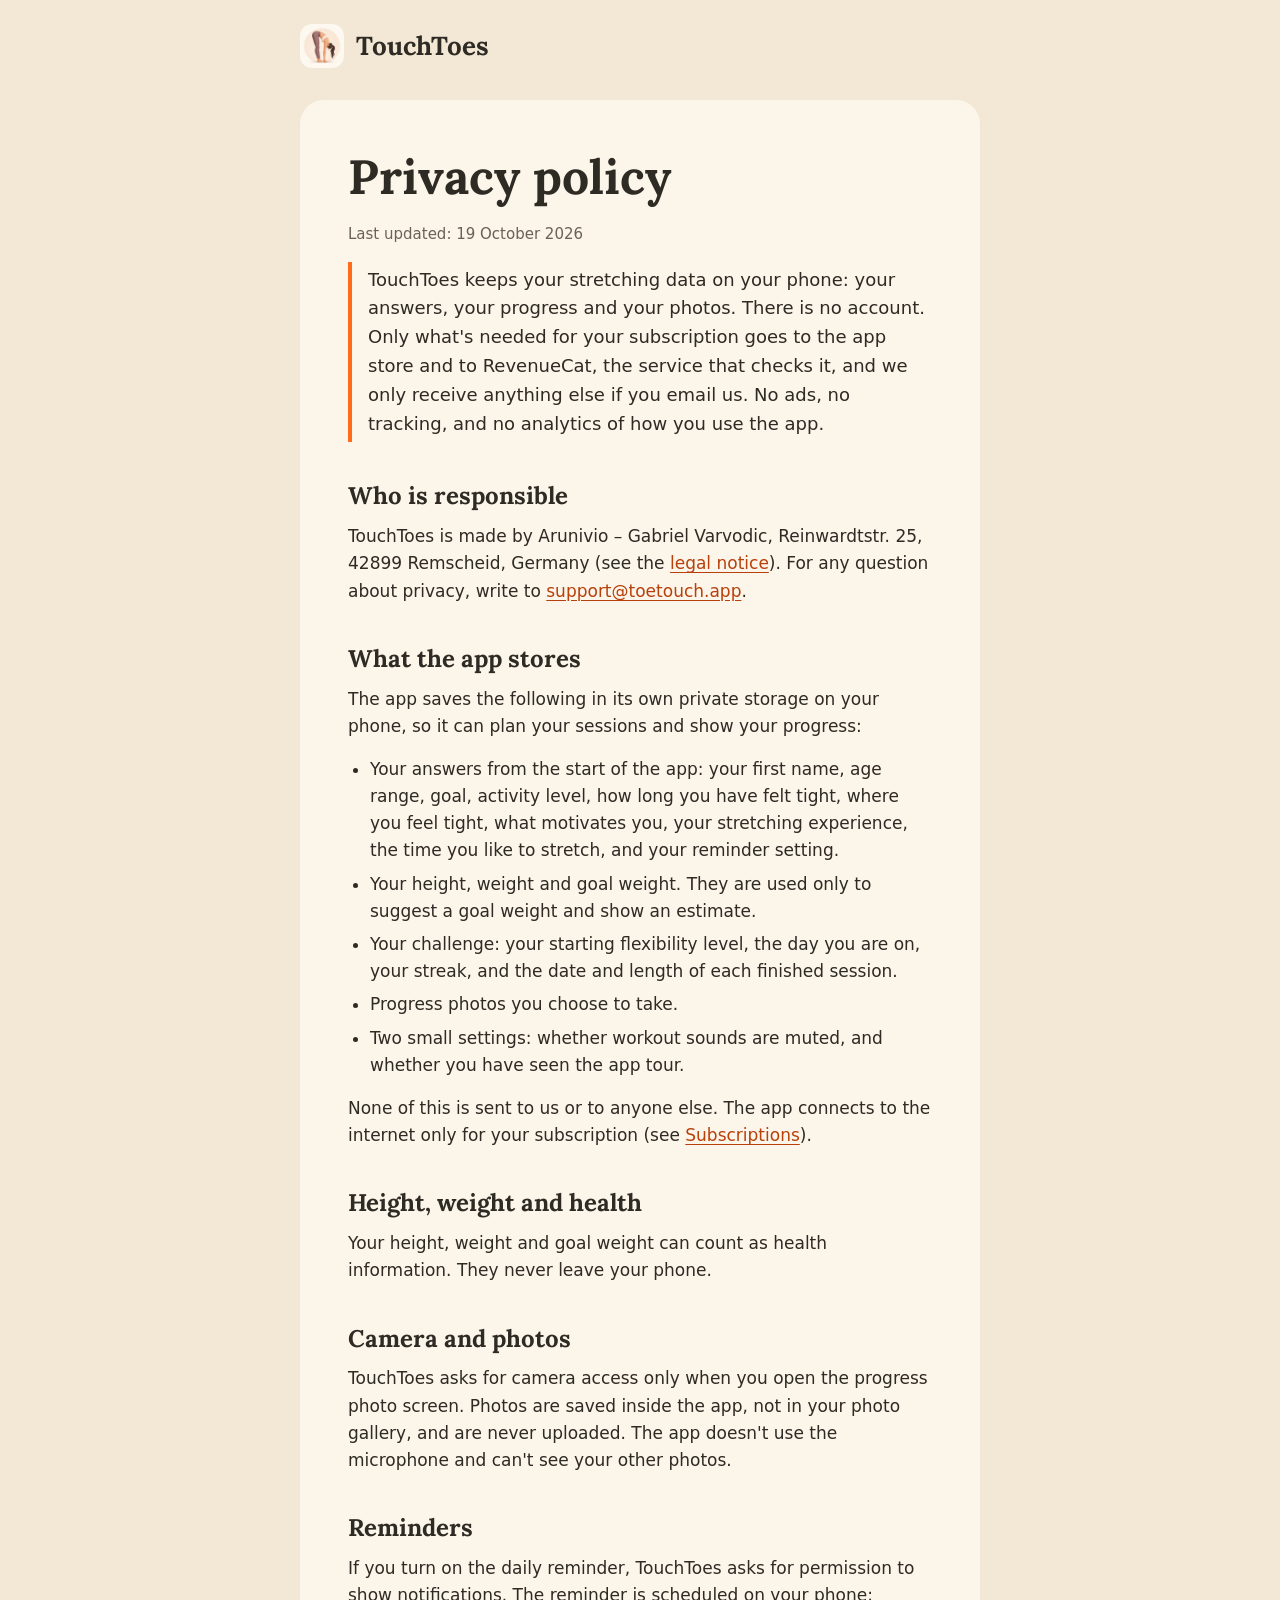
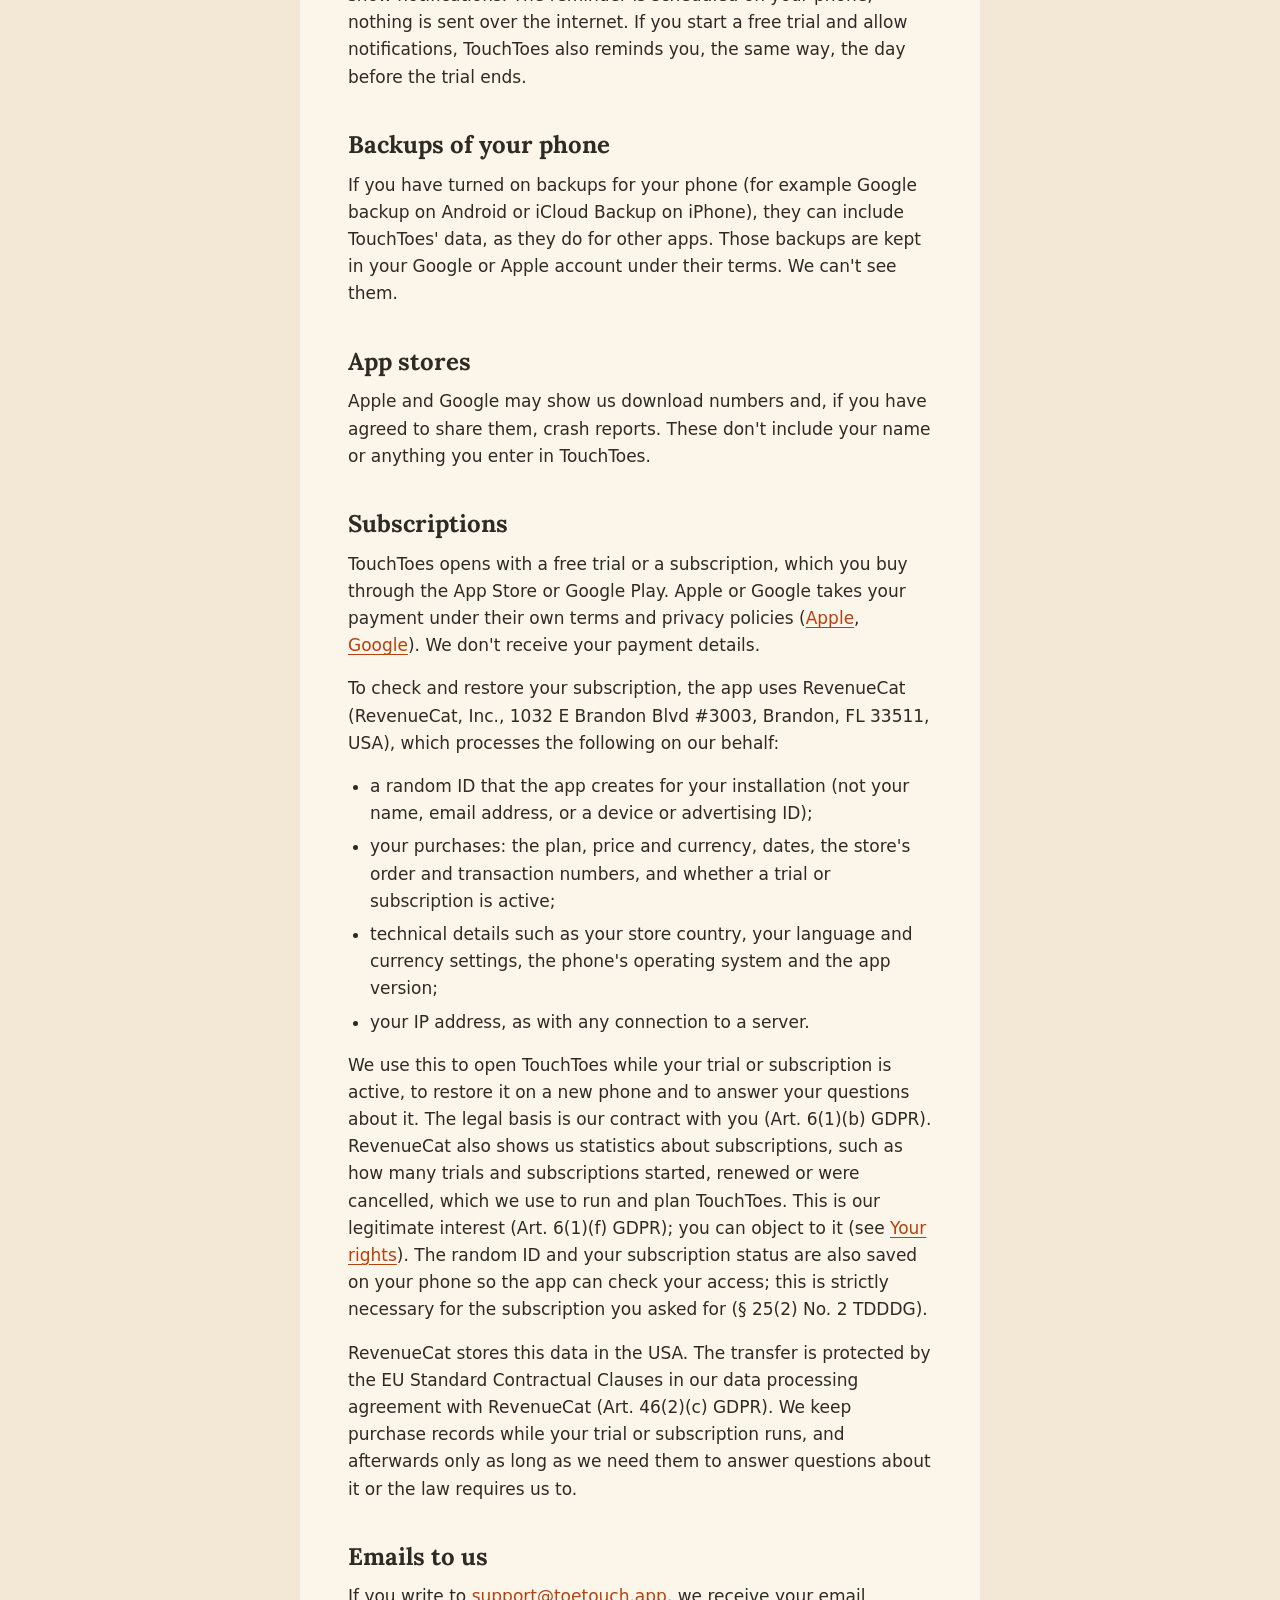
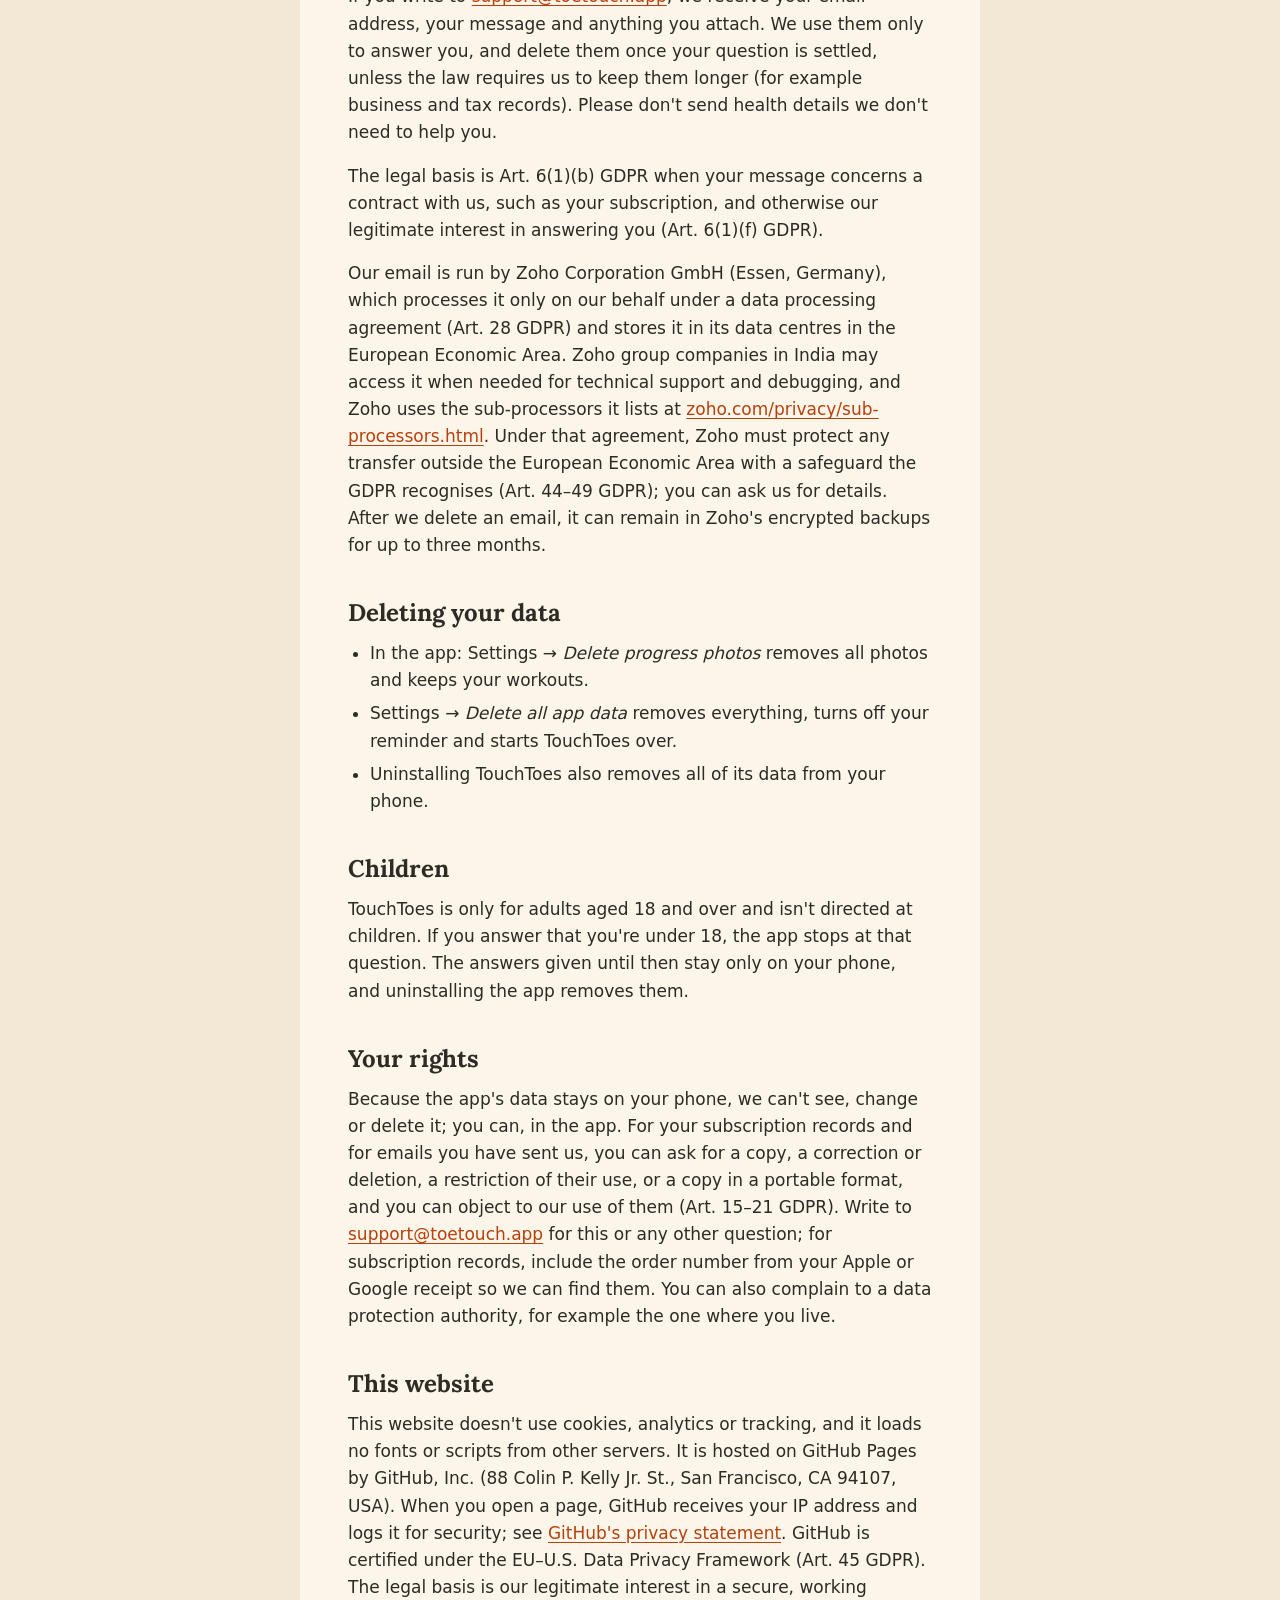
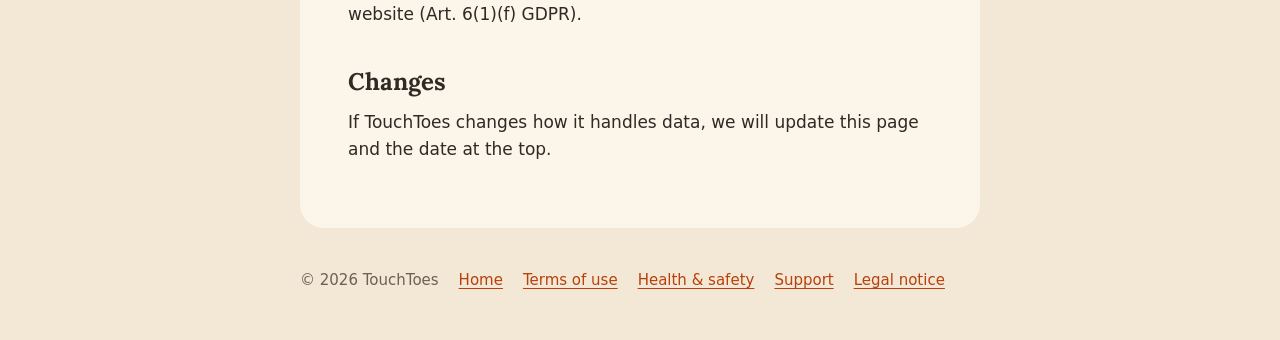
==== privacy.html @ 7916d696 "Publish the TouchToes website Home, privacy policy, terms of use, Health & safety, support and legal" ====
<!doctype html>
<html lang="en">
  <head>
    <meta charset="utf-8" />
    <!-- Lets the page load only files from this site: no scripts, no other
         servers. GitHub Pages can't send this as a header, so it goes here. -->
    <meta
      http-equiv="Content-Security-Policy"
      content="default-src 'none'; style-src 'self'; img-src 'self'; font-src 'self'; base-uri 'none'; form-action 'none'"
    />
    <meta name="referrer" content="no-referrer" />
    <meta name="viewport" content="width=device-width, initial-scale=1" />
    <title>Privacy policy – TouchToes</title>
    <meta
      name="description"
      content="How the TouchToes app handles your data: your stretching data stays on your phone."
    />
    <link rel="icon" href="assets/icon-192.png" type="image/png" />
    <link rel="apple-touch-icon" href="assets/icon-512.png" />
    <link rel="stylesheet" href="styles.css" />
  </head>
  <body>
    <div class="page">
      <header class="site-header">
        <a href="./">
          <img src="assets/icon-192.png" alt="" width="44" height="44" />
          <span class="brand">TouchToes</span>
        </a>
      </header>

      <main class="document">
        <h1>Privacy policy</h1>
        <p class="updated">Last updated: 19 October 2026</p>

        <p class="summary">
          TouchToes keeps your stretching data on your phone: your answers, your
          progress and your photos. There is no account. Only what's needed
          for your subscription goes to the app store and to RevenueCat, the
          service that checks it, and we only receive anything else if you
          email us. No ads, no tracking, and no analytics of how you use the
          app.
        </p>

        <h2>Who is responsible</h2>
        <p>
          TouchToes is made by
          Arunivio – Gabriel Varvodic, Reinwardtstr. 25, 42899 Remscheid,
          Germany (see the <a href="impressum.html">legal notice</a>). For any
          question about privacy, write to
          <a href="mailto:support@toetouch.app">support@toetouch.app</a>.
        </p>

        <h2>What the app stores</h2>
        <p>
          The app saves the following in its own private storage on your
          phone, so it can plan your sessions and show your progress:
        </p>
        <ul>
          <li>
            Your answers from the start of the app: your first name, age range,
            goal, activity level, how long you have felt tight, where you feel
            tight, what motivates you, your stretching experience, the time you
            like to stretch, and your reminder setting.
          </li>
          <li>
            Your height, weight and goal weight. They are used only to suggest
            a goal weight and show an estimate.
          </li>
          <li>
            Your challenge: your starting flexibility level, the day you are
            on, your streak, and the date and length of each finished session.
          </li>
          <li>Progress photos you choose to take.</li>
          <li>
            Two small settings: whether workout sounds are muted, and whether
            you have seen the app tour.
          </li>
        </ul>
        <p>
          None of this is sent to us or to anyone else. The app connects to
          the internet only for your subscription (see
          <a href="#subscriptions">Subscriptions</a>).
        </p>

        <h2>Height, weight and health</h2>
        <p>
          Your height, weight and goal weight can count as health information.
          They never leave your phone.
        </p>

        <h2>Camera and photos</h2>
        <p>
          TouchToes asks for camera access only when you open the progress
          photo screen. Photos are saved inside the app, not in your photo
          gallery, and are never uploaded. The app doesn't use the microphone
          and can't see your other photos.
        </p>

        <h2>Reminders</h2>
        <p>
          If you turn on the daily reminder, TouchToes asks for permission to
          show notifications. The reminder is scheduled on your phone; nothing
          is sent over the internet. If you start a free trial and allow
          notifications, TouchToes also reminds you, the same way, the day
          before the trial ends.
        </p>

        <h2>Backups of your phone</h2>
        <p>
          If you have turned on backups for your phone (for example Google
          backup on Android or iCloud Backup on iPhone), they can include
          TouchToes' data, as they do for other apps. Those backups are kept
          in your Google or Apple account under their terms. We can't see
          them.
        </p>

        <h2>App stores</h2>
        <p>
          Apple and Google may show us download numbers and, if you have
          agreed to share them, crash reports. These don't include your name
          or anything you enter in TouchToes.
        </p>

        <h2 id="subscriptions">Subscriptions</h2>
        <p>
          TouchToes opens with a free trial or a subscription, which you buy
          through the App Store or Google Play. Apple or Google takes your
          payment under their own terms and privacy policies
          (<a href="https://www.apple.com/legal/privacy/">Apple</a>,
          <a href="https://policies.google.com/privacy">Google</a>). We don't
          receive your payment details.
        </p>
        <p>
          To check and restore your subscription, the app uses RevenueCat
          (RevenueCat, Inc., 1032 E Brandon Blvd #3003, Brandon, FL 33511,
          USA), which processes the following on our behalf:
        </p>
        <ul>
          <li>
            a random ID that the app creates for your installation (not your
            name, email address, or a device or advertising ID);
          </li>
          <li>
            your purchases: the plan, price and currency, dates, the store's
            order and transaction numbers, and whether a trial or
            subscription is active;
          </li>
          <li>
            technical details such as your store country, your language and
            currency settings, the phone's operating system and the app
            version;
          </li>
          <li>your IP address, as with any connection to a server.</li>
        </ul>
        <p>
          We use this to open TouchToes while your trial or subscription is
          active, to restore it on a new phone and to answer your questions
          about it. The legal basis is our contract with you (Art. 6(1)(b)
          GDPR). RevenueCat also shows us statistics about subscriptions, such
          as how many trials and subscriptions started, renewed or were
          cancelled, which we use to run and plan TouchToes. This is our legitimate interest
          (Art. 6(1)(f) GDPR); you can object to it (see
          <a href="#rights">Your rights</a>). The random ID and your
          subscription status are also saved on your phone so the app can
          check your access; this is strictly necessary for the subscription
          you asked for (§ 25(2) No. 2 TDDDG).
        </p>
        <p>
          RevenueCat stores this data in the USA. The transfer is protected by
          the EU Standard Contractual Clauses in our data processing agreement
          with RevenueCat (Art. 46(2)(c) GDPR). We keep purchase records while
          your trial or subscription runs, and afterwards only as long as we
          need them to answer questions about it or the law requires us to.
        </p>

        <h2>Emails to us</h2>
        <p>
          If you write to
          <a href="mailto:support@toetouch.app">support@toetouch.app</a>, we
          receive your email address, your message and anything you attach.
          We use them only to answer you, and delete them once your question
          is settled, unless the law requires us to keep them longer (for
          example business and tax records). Please don't send health details
          we don't need to help you.
        </p>
        <p>
          The legal basis is Art. 6(1)(b) GDPR when your message concerns a
          contract with us, such as your subscription, and otherwise our
          legitimate interest in answering you (Art. 6(1)(f) GDPR).
        </p>
        <p>
          Our email is run by Zoho Corporation GmbH (Essen, Germany), which
          processes it only on our behalf under a data processing agreement
          (Art. 28 GDPR) and stores it in its data centres in the European
          Economic Area. Zoho group companies in India may access it when
          needed for technical support and debugging, and Zoho uses the
          sub-processors it lists at
          <a href="https://www.zoho.com/privacy/sub-processors.html">zoho.com/privacy/sub-processors.html</a>.
          Under that agreement, Zoho must protect any transfer outside the
          European Economic Area with a safeguard the GDPR recognises
          (Art. 44–49 GDPR); you can ask us for details. After we delete an
          email, it can remain in Zoho's encrypted backups for up to three
          months.
        </p>

        <h2>Deleting your data</h2>
        <ul>
          <li>
            In the app: Settings → <em>Delete progress photos</em> removes all
            photos and keeps your workouts.
          </li>
          <li>
            Settings → <em>Delete all app data</em> removes everything, turns
            off your reminder and starts TouchToes over.
          </li>
          <li>Uninstalling TouchToes also removes all of its data from your phone.</li>
        </ul>

        <h2>Children</h2>
        <p>
          TouchToes is only for adults aged 18 and over and isn't directed at
          children. If you answer that you're under 18, the app stops at that
          question. The answers given until then stay only on your phone, and
          uninstalling the app removes them.
        </p>

        <h2 id="rights">Your rights</h2>
        <p>
          Because the app's data stays on your phone, we can't see, change or
          delete it; you can, in the app. For your subscription records and
          for emails you have sent us, you can ask for a copy, a correction or
          deletion, a restriction of their use, or a copy in a portable
          format, and you can object to our use of them (Art. 15–21 GDPR).
          Write to
          <a href="mailto:support@toetouch.app">support@toetouch.app</a> for
          this or any other question; for subscription records, include the
          order number from your Apple or Google receipt so we can find them.
          You can also complain to a data protection authority, for example
          the one where you live.
        </p>

        <h2>This website</h2>
        <p>
          This website doesn't use cookies, analytics or tracking, and it loads
          no fonts or scripts from other servers. It is hosted on GitHub Pages
          by GitHub, Inc. (88 Colin P. Kelly Jr. St., San Francisco, CA 94107,
          USA). When you open a page, GitHub receives your IP address and logs
          it for security; see
          <a href="https://docs.github.com/en/site-policy/privacy-policies/github-general-privacy-statement">GitHub's privacy statement</a>.
          GitHub is certified under the EU–U.S. Data Privacy Framework
          (Art. 45 GDPR). The legal basis is our legitimate interest in a
          secure, working website (Art. 6(1)(f) GDPR).
        </p>

        <h2>Changes</h2>
        <p>
          If TouchToes changes how it handles data, we will update this page
          and the date at the top.
        </p>
      </main>

      <footer class="site-footer">
        <span>© 2026 TouchToes</span>
        <a href="./">Home</a>
        <a href="terms.html">Terms of use</a>
        <a href="health.html">Health &amp; safety</a>
        <a href="support.html">Support</a>
        <a href="impressum.html">Legal notice</a>
      </footer>
    </div>
  </body>
</html>
---- styles.css ----
/* TouchToes website: the app's colours and Lora headings. Everything is
   served from this site; no fonts, scripts or trackers from elsewhere. */

@font-face {
  font-family: "Lora";
  src: url("assets/fonts/Lora-Variable.ttf") format("truetype");
  font-weight: 400 700;
  font-display: swap;
}

:root {
  --background: #f3e8d6;
  --surface: #fbf5ea;
  --ink: #2e2a24;
  --muted: #6b6155;
  --accent: #ff6b1a;
  --accent-ink: #b8400b;
  --line: #e6d8c2;
  --radius: 24px;
}

* {
  box-sizing: border-box;
}

html {
  -webkit-text-size-adjust: 100%;
}

body {
  margin: 0;
  background: var(--background);
  color: var(--ink);
  font-family: system-ui, -apple-system, "Segoe UI", Roboto, sans-serif;
  font-size: 17px;
  line-height: 1.6;
}

.page {
  max-width: 720px;
  margin: 0 auto;
  padding: 24px 20px 48px;
}

h1,
h2,
h3,
.brand {
  font-family: "Lora", Georgia, serif;
  line-height: 1.2;
}

h1 {
  font-size: clamp(34px, 8vw, 48px);
  font-weight: 700;
  margin: 0 0 16px;
}

h2 {
  font-size: 24px;
  font-weight: 700;
  margin: 40px 0 12px;
}

h3 {
  font-size: 19px;
  font-weight: 700;
  margin: 28px 0 8px;
}

p,
ul {
  margin: 0 0 16px;
}

ul {
  padding-left: 22px;
}

li + li {
  margin-top: 6px;
}

a {
  color: var(--accent-ink);
  text-underline-offset: 3px;
}

a:focus-visible {
  outline: 3px solid var(--accent);
  outline-offset: 3px;
  border-radius: 4px;
}

/* Header */

.site-header {
  display: flex;
  align-items: center;
  gap: 12px;
  margin-bottom: 32px;
}

.site-header a {
  display: flex;
  align-items: center;
  gap: 12px;
  color: var(--ink);
  text-decoration: none;
}

.site-header img {
  width: 44px;
  height: 44px;
  border-radius: 12px;
}

.brand {
  font-size: 26px;
  font-weight: 700;
}

/* Home */

.hero {
  display: grid;
  gap: 24px;
  align-items: center;
  background: var(--surface);
  border-radius: var(--radius);
  padding: 32px 24px;
}

.hero p {
  color: var(--muted);
  font-size: 19px;
}

.hero img {
  justify-self: center;
  width: min(240px, 70%);
  height: auto;
}

.badge {
  display: inline-block;
  background: var(--accent);
  color: #fff;
  font-weight: 600;
  border-radius: 999px;
  padding: 10px 20px;
}

.features {
  display: grid;
  gap: 16px;
  margin-top: 24px;
  padding: 0;
  list-style: none;
}

.features li {
  background: var(--surface);
  border-radius: var(--radius);
  padding: 20px 24px;
  margin: 0;
}

.features strong {
  display: block;
  font-family: "Lora", Georgia, serif;
  font-size: 20px;
  margin-bottom: 4px;
}

.features span {
  color: var(--muted);
}

@media (min-width: 640px) {
  .hero {
    grid-template-columns: 1.4fr 1fr;
    padding: 40px;
  }

  .hero img {
    width: 100%;
  }
}

/* Policy pages */

.document {
  background: var(--surface);
  border-radius: var(--radius);
  padding: 32px 24px;
}

.document .updated {
  color: var(--muted);
  font-size: 15px;
}

.summary {
  border-left: 4px solid var(--accent);
  padding: 4px 0 4px 16px;
  font-size: 18px;
}

.draft {
  border: 2px dashed var(--accent-ink);
  border-radius: 16px;
  padding: 16px 20px;
  margin-bottom: 24px;
  color: var(--accent-ink);
  font-size: 15px;
}

.draft ul {
  margin-bottom: 0;
}

.todo {
  background: #ffe3cf;
  border-radius: 6px;
  padding: 0 6px;
}

@media (min-width: 640px) {
  .document {
    padding: 48px;
  }
}

/* Footer */

.site-footer {
  margin-top: 40px;
  color: var(--muted);
  font-size: 15px;
  display: flex;
  flex-wrap: wrap;
  gap: 8px 20px;
}
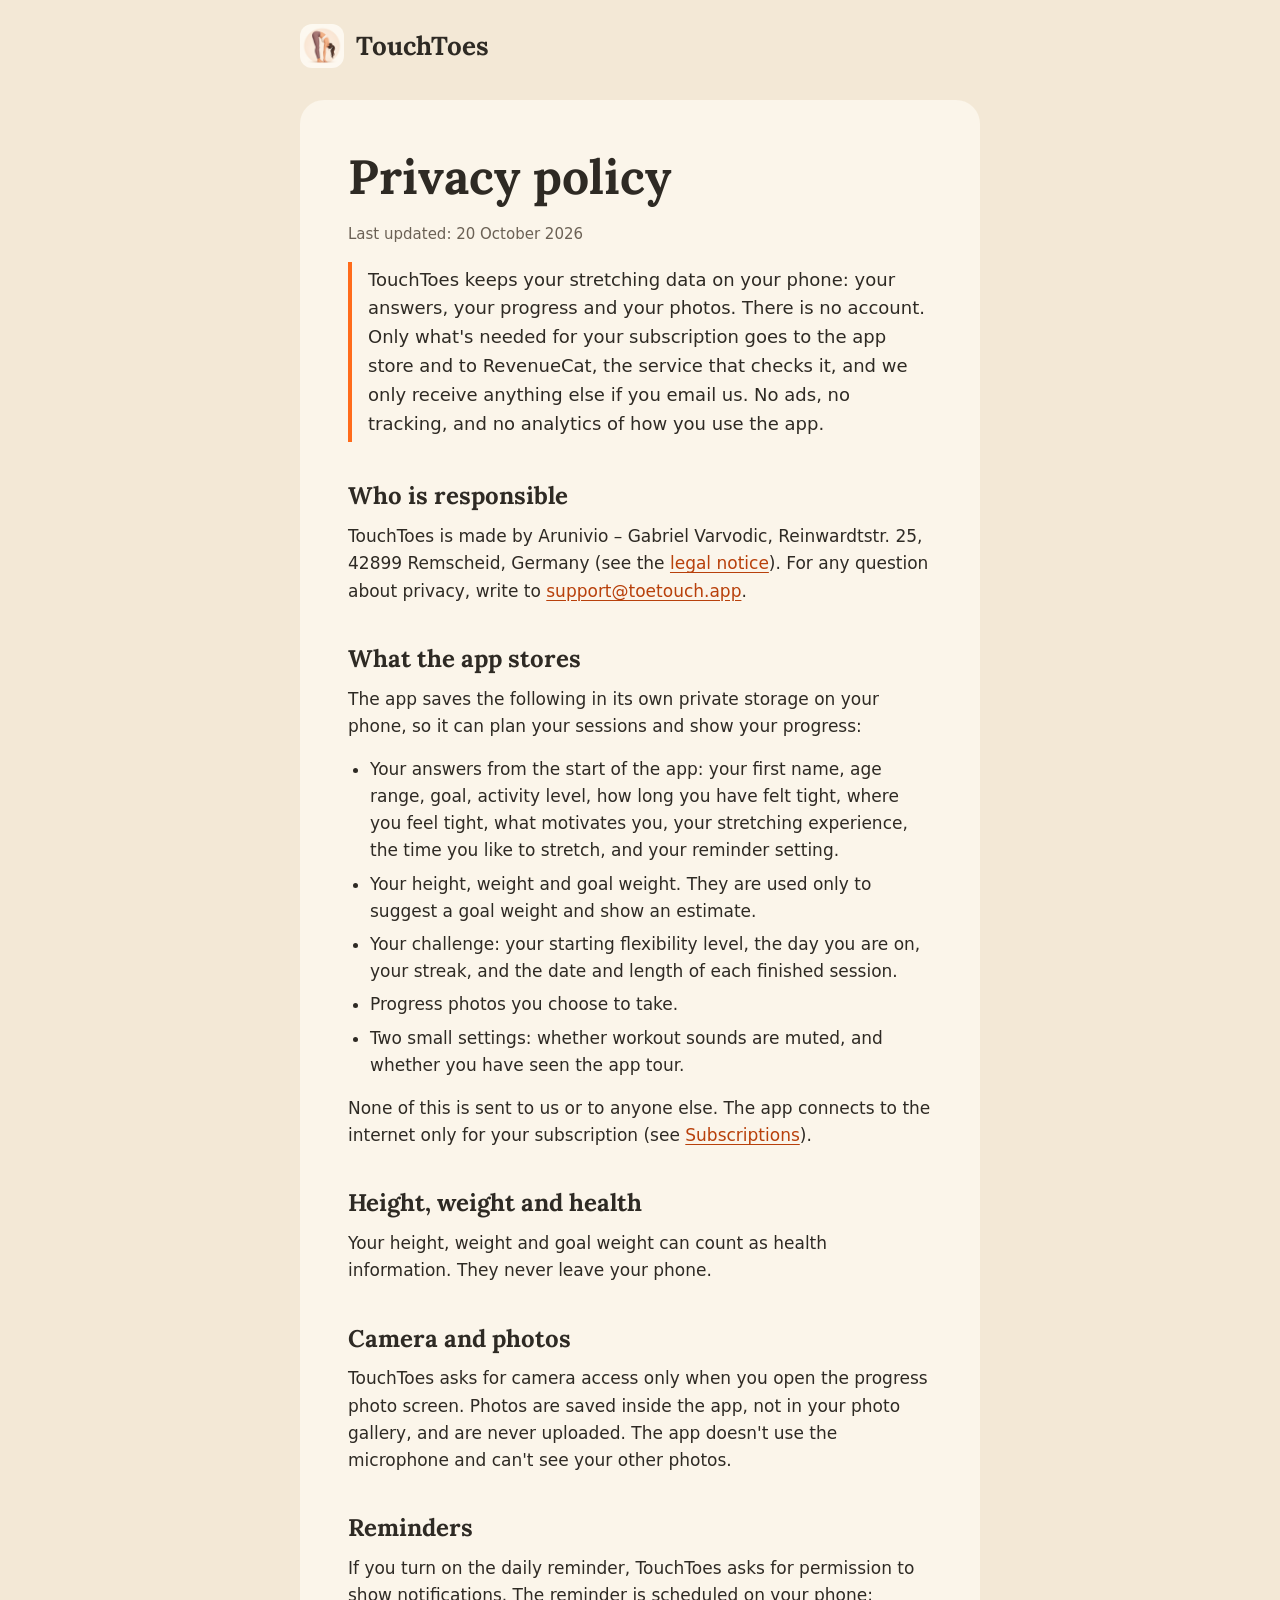
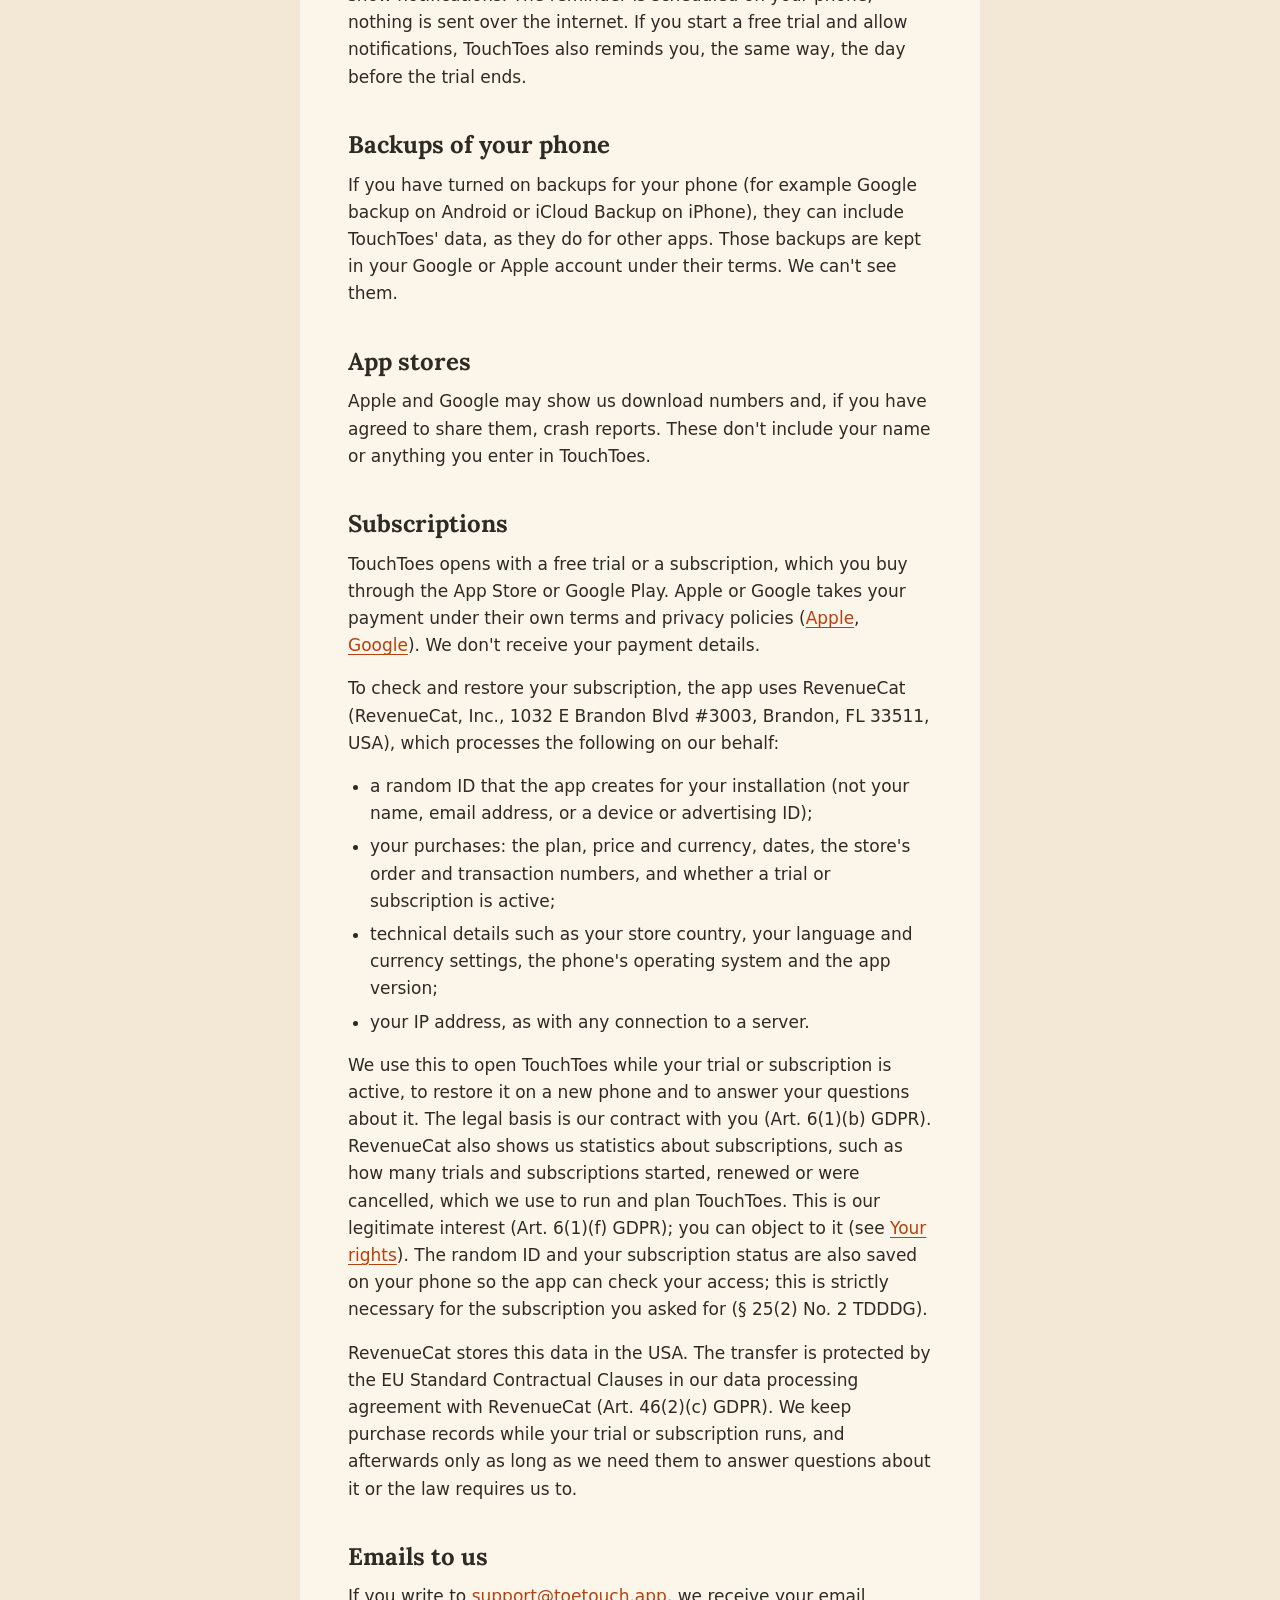
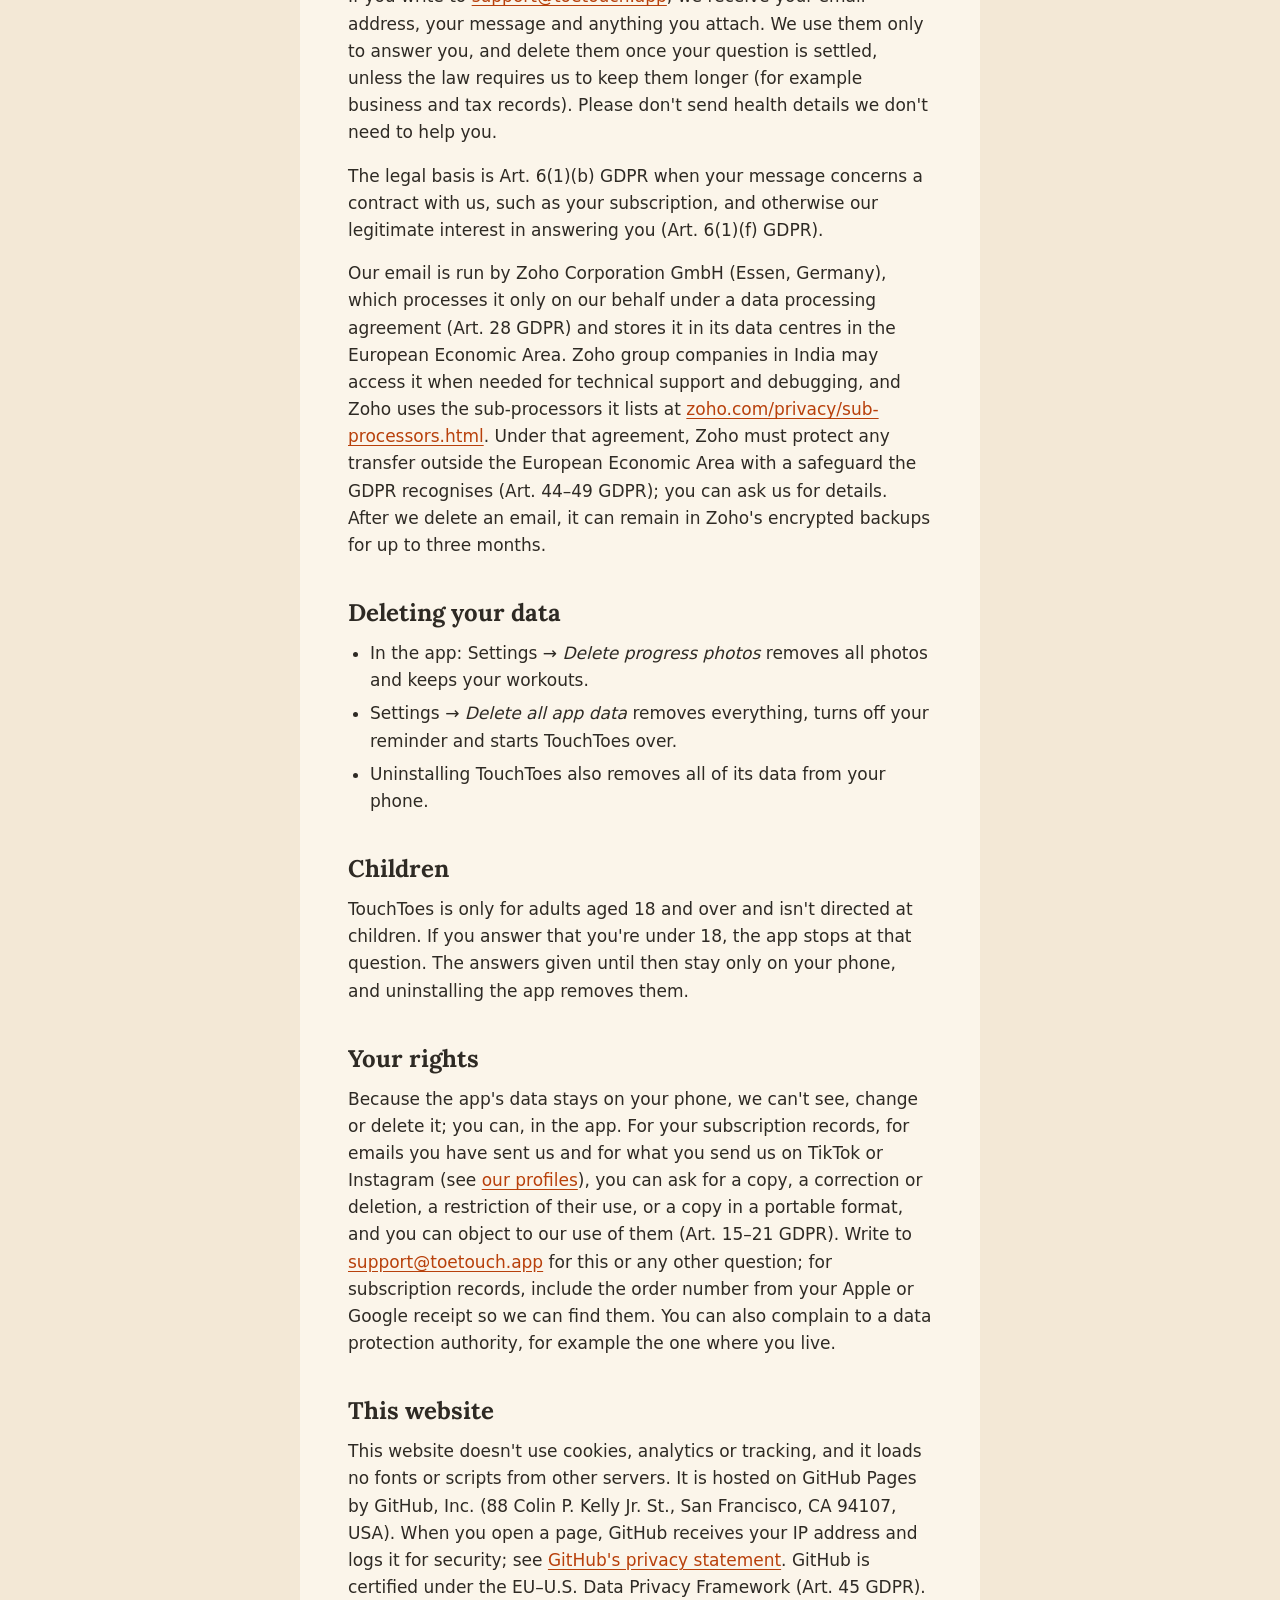
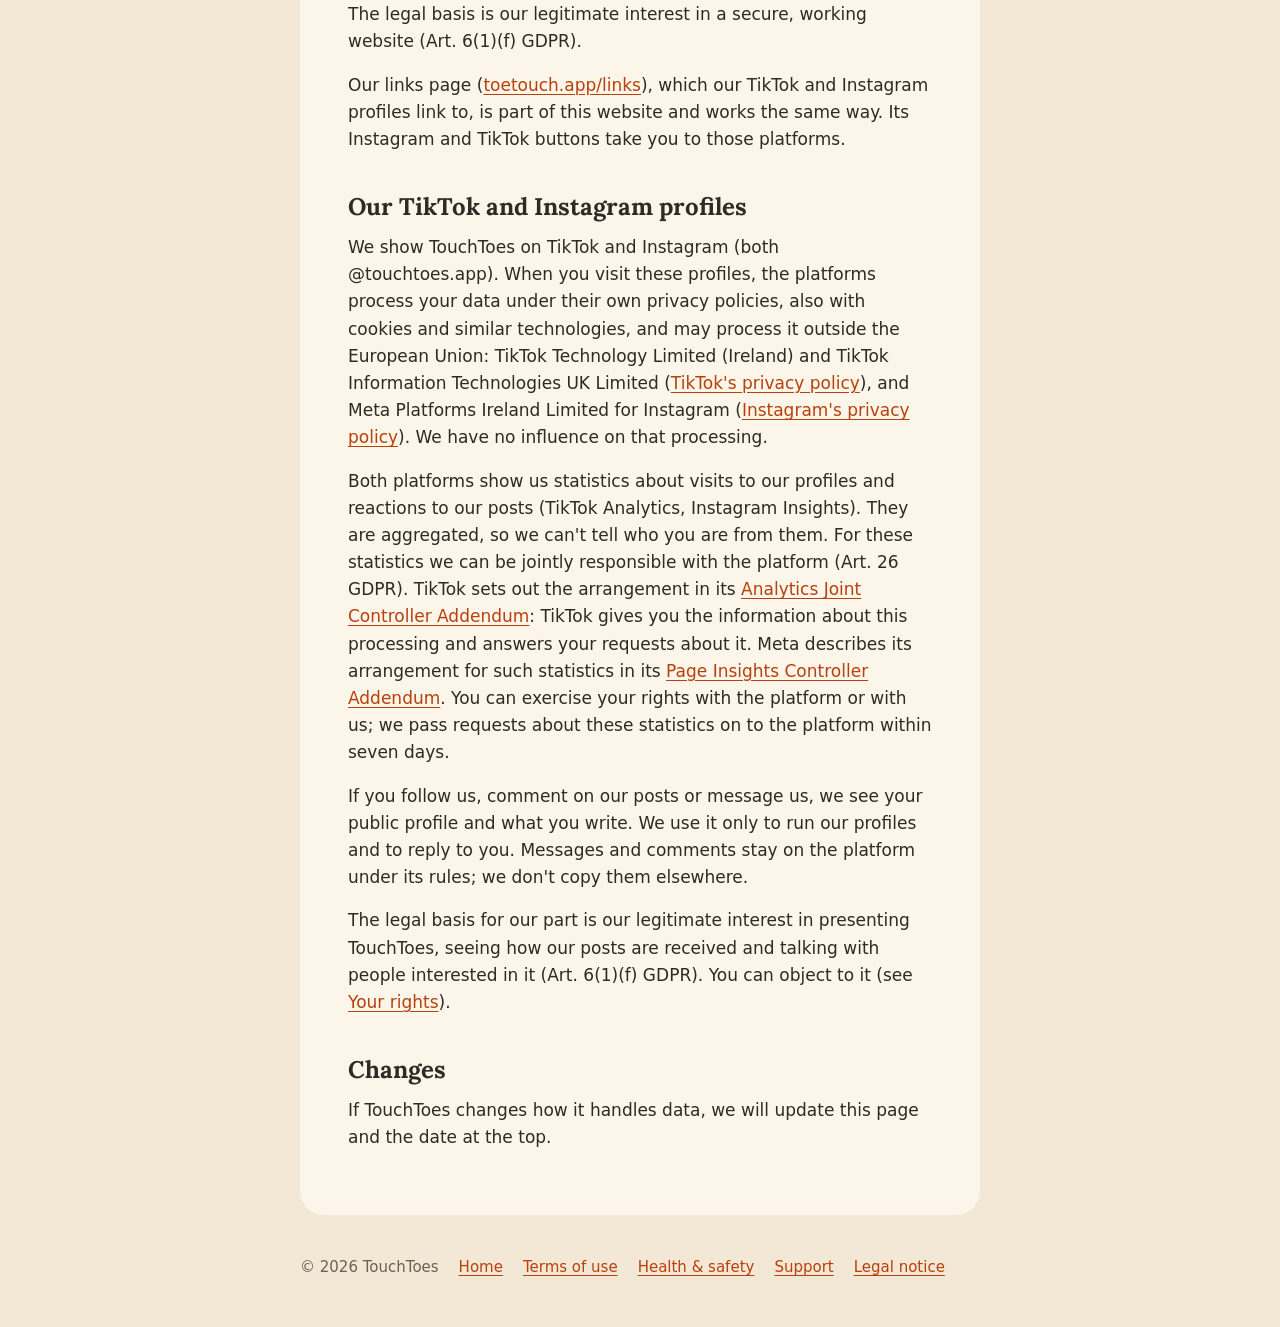
==== commit 9f8d7ccc: "Add the links page and the social profiles privacy section links.html is the page the TikTok and Ins" ====
--- a/privacy.html
+++ b/privacy.html
@@ -30,7 +30,7 @@
 
       <main class="document">
         <h1>Privacy policy</h1>
-        <p class="updated">Last updated: 19 October 2026</p>
+        <p class="updated">Last updated: 20 October 2026</p>
 
         <p class="summary">
           TouchToes keeps your stretching data on your phone: your answers, your
@@ -227,8 +227,9 @@
         <h2 id="rights">Your rights</h2>
         <p>
           Because the app's data stays on your phone, we can't see, change or
-          delete it; you can, in the app. For your subscription records and
-          for emails you have sent us, you can ask for a copy, a correction or
+          delete it; you can, in the app. For your subscription records, for
+          emails you have sent us and for what you send us on TikTok or
+          Instagram (see <a href="#social">our profiles</a>), you can ask for a copy, a correction or
           deletion, a restriction of their use, or a copy in a portable
           format, and you can object to our use of them (Art. 15–21 GDPR).
           Write to
@@ -250,6 +251,53 @@
           GitHub is certified under the EU–U.S. Data Privacy Framework
           (Art. 45 GDPR). The legal basis is our legitimate interest in a
           secure, working website (Art. 6(1)(f) GDPR).
+        </p>
+        <p>
+          Our links page (<a href="links.html">toetouch.app/links</a>), which
+          our TikTok and Instagram profiles link to, is part of this website
+          and works the same way. Its Instagram and TikTok buttons take you to
+          those platforms.
+        </p>
+
+        <h2 id="social">Our TikTok and Instagram profiles</h2>
+        <p>
+          We show TouchToes on TikTok and Instagram (both @touchtoes.app).
+          When you visit these profiles, the platforms process your data
+          under their own privacy policies, also with cookies and similar
+          technologies, and may process it outside the European Union:
+          TikTok Technology Limited (Ireland) and TikTok Information
+          Technologies UK Limited
+          (<a href="https://www.tiktok.com/legal/page/eea/privacy-policy/en">TikTok's privacy policy</a>),
+          and Meta Platforms Ireland Limited for Instagram
+          (<a href="https://privacycenter.instagram.com/policy">Instagram's privacy policy</a>).
+          We have no influence on that processing.
+        </p>
+        <p>
+          Both platforms show us statistics about visits to our profiles and
+          reactions to our posts (TikTok Analytics, Instagram Insights). They
+          are aggregated, so we can't tell who you are from them. For these
+          statistics we can be jointly responsible with the platform
+          (Art. 26 GDPR). TikTok sets out the arrangement in its
+          <a href="https://www.tiktok.com/legal/page/global/tiktok-analytics-joint-controller-addendum/en">Analytics Joint Controller Addendum</a>:
+          TikTok gives you the information about this processing and answers
+          your requests about it. Meta describes its arrangement for such
+          statistics in its
+          <a href="https://www.facebook.com/legal/terms/page_controller_addendum">Page Insights Controller Addendum</a>.
+          You can exercise your rights with the platform or with us; we pass
+          requests about these statistics on to the platform within seven
+          days.
+        </p>
+        <p>
+          If you follow us, comment on our posts or message us, we see your
+          public profile and what you write. We use it only to run our
+          profiles and to reply to you. Messages and comments stay on the
+          platform under its rules; we don't copy them elsewhere.
+        </p>
+        <p>
+          The legal basis for our part is our legitimate interest in
+          presenting TouchToes, seeing how our posts are received and talking
+          with people interested in it (Art. 6(1)(f) GDPR). You can object to
+          it (see <a href="#rights">Your rights</a>).
         </p>
 
         <h2>Changes</h2>
--- a/styles.css
+++ b/styles.css
@@ -188,6 +188,63 @@
   }
 }
 
+/* Links page (the social bios' link) */
+
+.links {
+  max-width: 440px;
+  margin: 0 auto;
+  text-align: center;
+}
+
+.links img {
+  width: 88px;
+  height: 88px;
+  border-radius: 22px;
+}
+
+.links h1 {
+  margin: 12px 0 4px;
+}
+
+.links p {
+  color: var(--muted);
+}
+
+.link-list {
+  display: grid;
+  gap: 12px;
+  margin-top: 28px;
+  padding: 0;
+  list-style: none;
+}
+
+.link-list li {
+  margin: 0;
+}
+
+.link-button {
+  display: block;
+  background: var(--surface);
+  border-radius: 999px;
+  padding: 16px 24px;
+  color: var(--ink);
+  font-weight: 600;
+  text-decoration: none;
+}
+
+.link-button span {
+  color: var(--muted);
+  font-weight: 400;
+  margin-left: 6px;
+}
+
+.link-button.legal {
+  background: transparent;
+  border: 2px solid var(--line);
+  font-size: 15px;
+  padding: 12px 24px;
+}
+
 /* Policy pages */
 
 .document {
